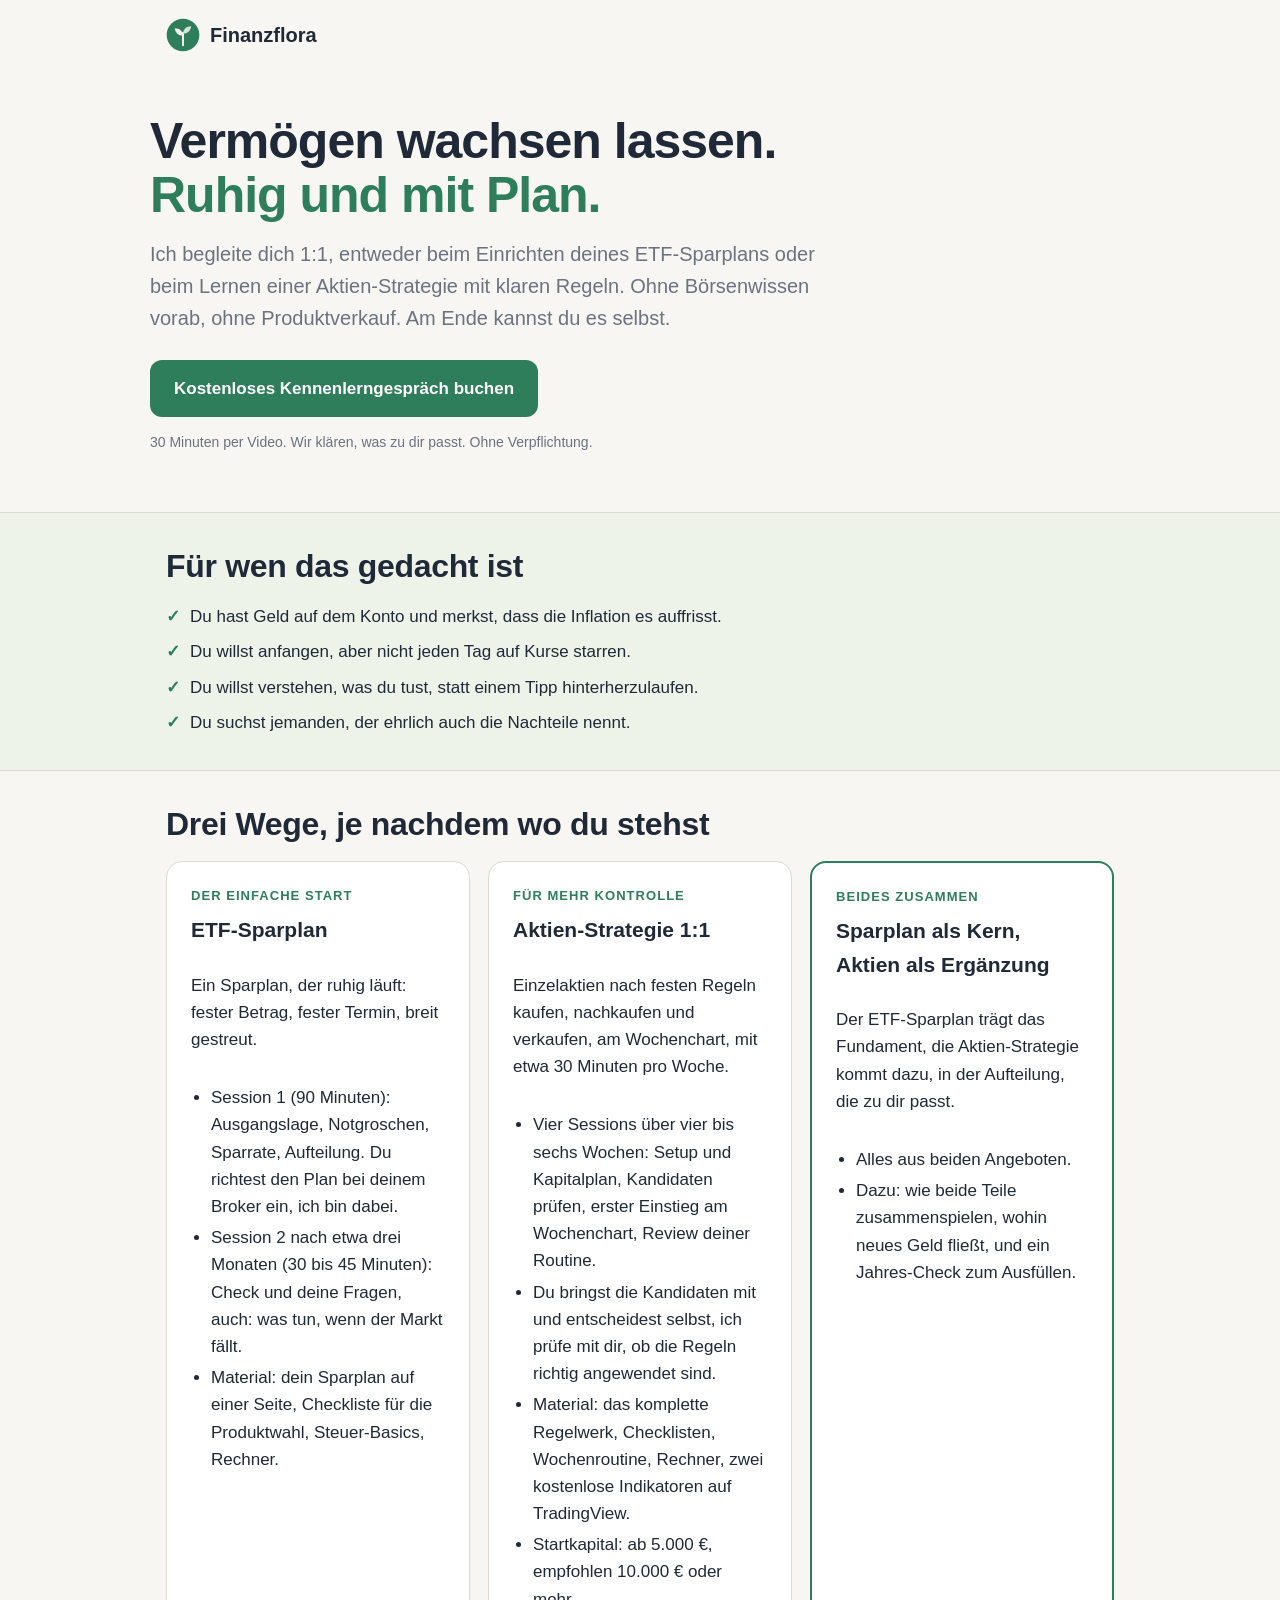
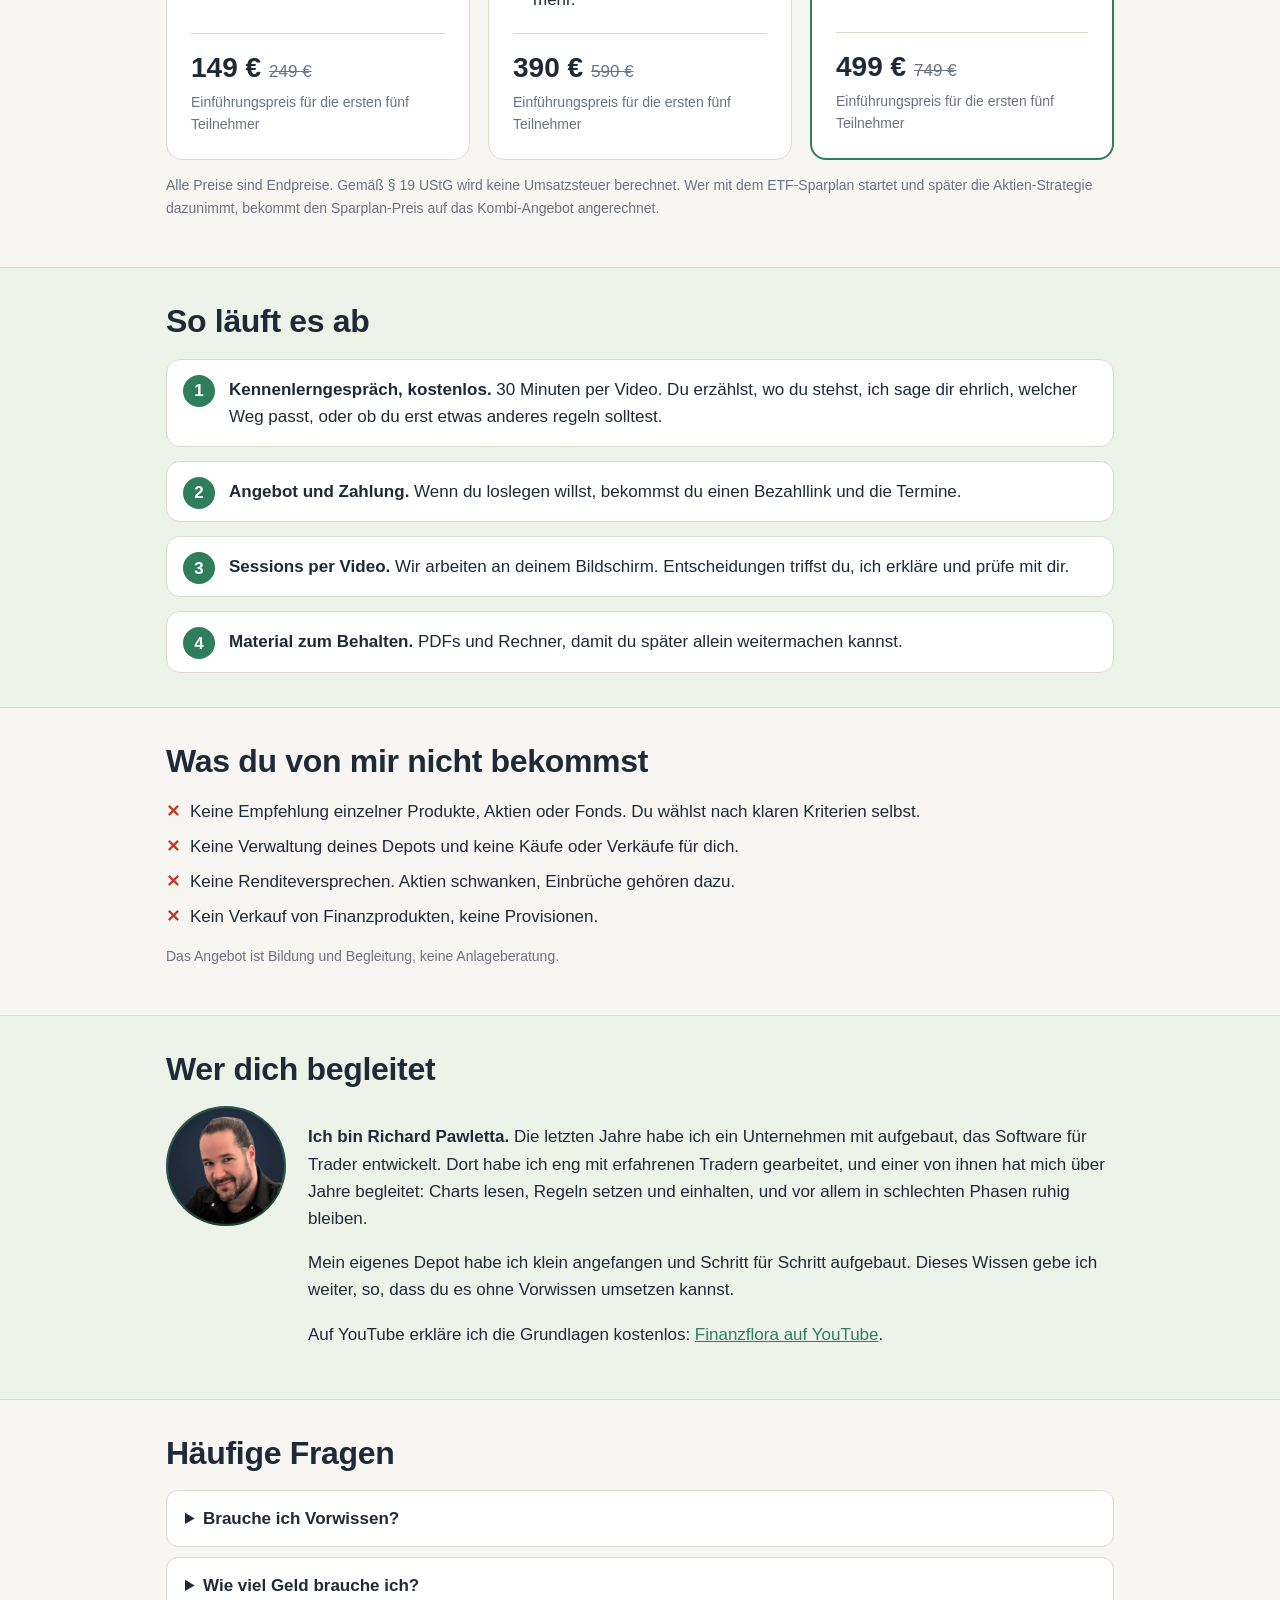
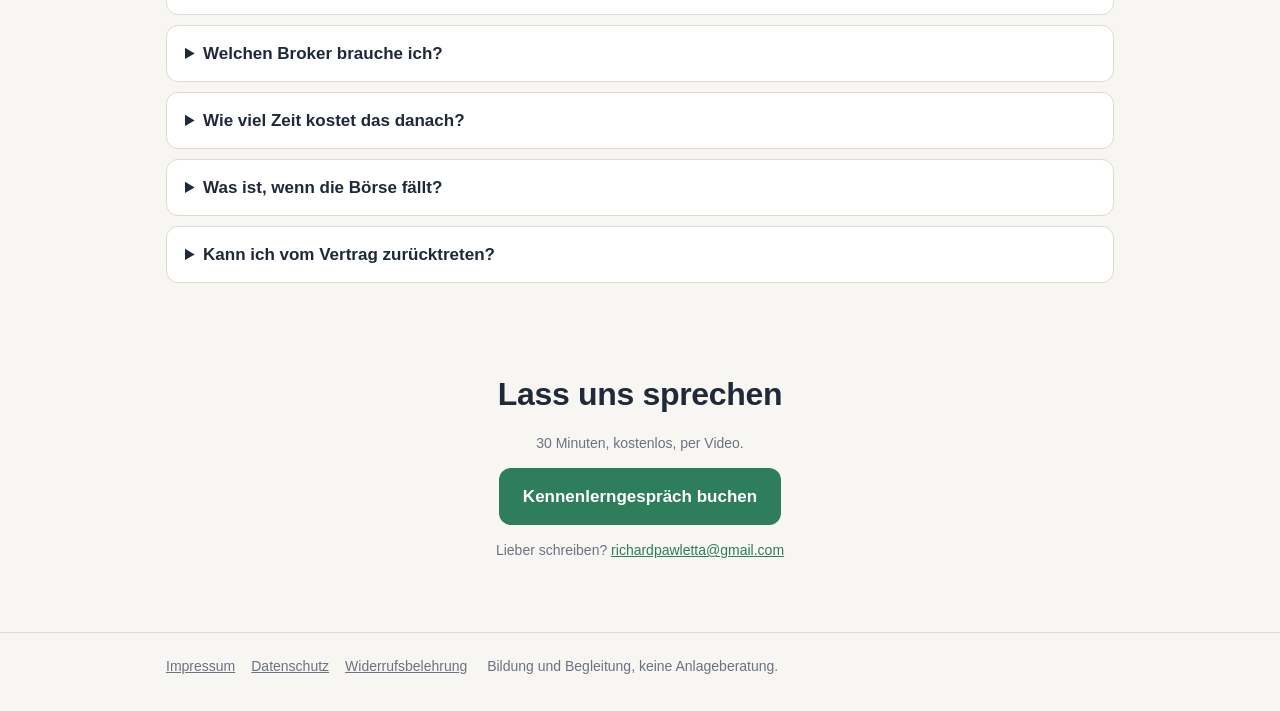
==== index.html @ e115aa3b "feat(website): publish Finanzflora offer page Richard needs a link he can send to the occasional int" ====
<!doctype html>
<html lang="de">
<head>
<meta charset="utf-8">
<meta name="viewport" content="width=device-width, initial-scale=1">
<title>Finanzflora: ETF-Sparplan und Aktien-Strategie 1:1</title>
<meta name="description" content="Richard Pawletta begleitet dich 1:1: ETF-Sparplan einrichten oder eine Aktien-Strategie mit klaren Regeln lernen. Du entscheidest selbst, ohne Produktverkauf.">
<meta name="robots" content="noindex, nofollow">
<link rel="icon" href="logo-zeichen.png">
<link rel="stylesheet" href="style.css">
</head>
<body>

<header class="top"><div class="wrap">
  <a class="marke" href="./"><svg viewBox="0 0 100 100" aria-hidden="true"><circle cx="50" cy="50" r="48" fill="#2E7D5B"/><path d="M50 80 C 50 64, 50 54, 50 44" stroke="#F7F6F2" stroke-width="6" stroke-linecap="round" fill="none"/><path d="M50 52 C 36 52, 27 43, 26 30 C 40 30, 49 38, 50 52 Z" fill="#F7F6F2"/><path d="M50 46 C 63 46, 73 37, 74 24 C 60 24, 51 32, 50 46 Z" fill="#CFE6D8"/></svg>Finanzflora</a>
</div></header>

<main>
<div class="wrap hero">
  <h1>Vermögen wachsen lassen.<br><em>Ruhig und mit Plan.</em></h1>
  <p class="lead">Ich begleite dich 1:1, entweder beim Einrichten deines ETF-Sparplans oder beim Lernen einer Aktien-Strategie mit klaren Regeln. Ohne Börsenwissen vorab, ohne Produktverkauf. Am Ende kannst du es selbst.</p>
  <a class="knopf" href="https://calendly.com/richard-pawletta-gruendungswerft/30min">Kostenloses Kennenlerngespräch buchen</a>
  <p class="klein">30 Minuten per Video. Wir klären, was zu dir passt. Ohne Verpflichtung.</p>
</div>

<section class="band"><div class="wrap">
  <h2>Für wen das gedacht ist</h2>
  <ul class="nicht ja">
    <li>Du hast Geld auf dem Konto und merkst, dass die Inflation es auffrisst.</li>
    <li>Du willst anfangen, aber nicht jeden Tag auf Kurse starren.</li>
    <li>Du willst verstehen, was du tust, statt einem Tipp hinterherzulaufen.</li>
    <li>Du suchst jemanden, der ehrlich auch die Nachteile nennt.</li>
  </ul>
</div></section>

<section><div class="wrap">
  <h2>Drei Wege, je nachdem wo du stehst</h2>
  <div class="raster">
    <div class="karte">
      <span class="art">Der einfache Start</span>
      <h3>ETF-Sparplan</h3>
      <p>Ein Sparplan, der ruhig läuft: fester Betrag, fester Termin, breit gestreut.</p>
      <ul>
        <li>Session 1 (90 Minuten): Ausgangslage, Notgroschen, Sparrate, Aufteilung. Du richtest den Plan bei deinem Broker ein, ich bin dabei.</li>
        <li>Session 2 nach etwa drei Monaten (30 bis 45 Minuten): Check und deine Fragen, auch: was tun, wenn der Markt fällt.</li>
        <li>Material: dein Sparplan auf einer Seite, Checkliste für die Produktwahl, Steuer-Basics, Rechner.</li>
      </ul>
      <div class="preis"><b>149&nbsp;€</b><s>249&nbsp;€</s><span class="hinweis">Einführungspreis für die ersten fünf Teilnehmer</span></div>
    </div>
    <div class="karte">
      <span class="art">Für mehr Kontrolle</span>
      <h3>Aktien-Strategie 1:1</h3>
      <p>Einzelaktien nach festen Regeln kaufen, nachkaufen und verkaufen, am Wochenchart, mit etwa 30 Minuten pro Woche.</p>
      <ul>
        <li>Vier Sessions über vier bis sechs Wochen: Setup und Kapitalplan, Kandidaten prüfen, erster Einstieg am Wochenchart, Review deiner Routine.</li>
        <li>Du bringst die Kandidaten mit und entscheidest selbst, ich prüfe mit dir, ob die Regeln richtig angewendet sind.</li>
        <li>Material: das komplette Regelwerk, Checklisten, Wochenroutine, Rechner, zwei kostenlose Indikatoren auf TradingView.</li>
        <li>Startkapital: ab 5.000&nbsp;€, empfohlen 10.000&nbsp;€ oder mehr.</li>
      </ul>
      <div class="preis"><b>390&nbsp;€</b><s>590&nbsp;€</s><span class="hinweis">Einführungspreis für die ersten fünf Teilnehmer</span></div>
    </div>
    <div class="karte hervor">
      <span class="art">Beides zusammen</span>
      <h3>Sparplan als Kern, Aktien als Ergänzung</h3>
      <p>Der ETF-Sparplan trägt das Fundament, die Aktien-Strategie kommt dazu, in der Aufteilung, die zu dir passt.</p>
      <ul>
        <li>Alles aus beiden Angeboten.</li>
        <li>Dazu: wie beide Teile zusammenspielen, wohin neues Geld fließt, und ein Jahres-Check zum Ausfüllen.</li>
      </ul>
      <div class="preis"><b>499&nbsp;€</b><s>749&nbsp;€</s><span class="hinweis">Einführungspreis für die ersten fünf Teilnehmer</span></div>
    </div>
  </div>
  <p class="klein" style="margin-top:14px">Alle Preise sind Endpreise. Gemäß § 19 UStG wird keine Umsatzsteuer berechnet. Wer mit dem ETF-Sparplan startet und später die Aktien-Strategie dazunimmt, bekommt den Sparplan-Preis auf das Kombi-Angebot angerechnet.</p>
</div></section>

<section class="band"><div class="wrap">
  <h2>So läuft es ab</h2>
  <ol class="schritte">
    <li><b>Kennenlerngespräch, kostenlos.</b> 30 Minuten per Video. Du erzählst, wo du stehst, ich sage dir ehrlich, welcher Weg passt, oder ob du erst etwas anderes regeln solltest.</li>
    <li><b>Angebot und Zahlung.</b> Wenn du loslegen willst, bekommst du einen Bezahllink und die Termine.</li>
    <li><b>Sessions per Video.</b> Wir arbeiten an deinem Bildschirm. Entscheidungen triffst du, ich erkläre und prüfe mit dir.</li>
    <li><b>Material zum Behalten.</b> PDFs und Rechner, damit du später allein weitermachen kannst.</li>
  </ol>
</div></section>

<section><div class="wrap">
  <h2>Was du von mir nicht bekommst</h2>
  <ul class="nicht">
    <li>Keine Empfehlung einzelner Produkte, Aktien oder Fonds. Du wählst nach klaren Kriterien selbst.</li>
    <li>Keine Verwaltung deines Depots und keine Käufe oder Verkäufe für dich.</li>
    <li>Keine Renditeversprechen. Aktien schwanken, Einbrüche gehören dazu.</li>
    <li>Kein Verkauf von Finanzprodukten, keine Provisionen.</li>
  </ul>
  <p class="klein">Das Angebot ist Bildung und Begleitung, keine Anlageberatung.</p>
</div></section>

<section class="band"><div class="wrap">
  <h2>Wer dich begleitet</h2>
  <div class="ueber">
    <img src="richard.jpg" alt="Richard Pawletta">
    <div>
      <p><b>Ich bin Richard Pawletta.</b> Die letzten Jahre habe ich ein Unternehmen mit aufgebaut, das Software für Trader entwickelt. Dort habe ich eng mit erfahrenen Tradern gearbeitet, und einer von ihnen hat mich über Jahre begleitet: Charts lesen, Regeln setzen und einhalten, und vor allem in schlechten Phasen ruhig bleiben.</p>
      <p>Mein eigenes Depot habe ich klein angefangen und Schritt für Schritt aufgebaut. Dieses Wissen gebe ich weiter, so, dass du es ohne Vorwissen umsetzen kannst.</p>
      <p>Auf YouTube erkläre ich die Grundlagen kostenlos: <a href="https://www.youtube.com/@finanzflora">Finanzflora auf YouTube</a>.</p>
    </div>
  </div>
</div></section>

<section><div class="wrap">
  <h2>Häufige Fragen</h2>
  <details><summary>Brauche ich Vorwissen?</summary><p>Nein. Alles, was du brauchst, erkläre ich dir. Hilfreich ist, vorher ein, zwei Videos auf dem YouTube-Kanal zu schauen.</p></details>
  <details><summary>Wie viel Geld brauche ich?</summary><p>Für den ETF-Sparplan reicht jede Sparrate, die du dauerhaft stemmen kannst. Vorher steht ein Notgroschen von drei bis sechs Monatsausgaben. Für die Aktien-Strategie solltest du mindestens 5.000&nbsp;€ haben, besser 10.000&nbsp;€ oder mehr, die du viele Jahre nicht brauchst.</p></details>
  <details><summary>Welchen Broker brauche ich?</summary><p>Einen, bei dem du ein Depot hast oder eröffnest. Ich nenne keine bestimmten Anbieter, wir gehen die Kriterien gemeinsam durch, und du entscheidest.</p></details>
  <details><summary>Wie viel Zeit kostet das danach?</summary><p>Ein Sparplan läuft von allein, einmal im Jahr ein kurzer Check. Die Aktien-Strategie braucht etwa 30 Minuten pro Woche nach Wochenschluss.</p></details>
  <details><summary>Was ist, wenn die Börse fällt?</summary><p>Das gehört dazu, und genau dafür ist ein Plan da. Wie du dich in einem Einbruch verhältst, ist Teil beider Angebote.</p></details>
  <details><summary>Kann ich vom Vertrag zurücktreten?</summary><p>Ja, du hast ein gesetzliches Widerrufsrecht von 14 Tagen. Details findest du in der <a href="widerruf.html">Widerrufsbelehrung</a>.</p></details>
</div></section>

<div class="wrap abschluss">
  <h2>Lass uns sprechen</h2>
  <p class="klein">30 Minuten, kostenlos, per Video.</p>
  <a class="knopf" href="https://calendly.com/richard-pawletta-gruendungswerft/30min">Kennenlerngespräch buchen</a>
  <p class="klein" style="margin-top:14px">Lieber schreiben? <a href="mailto:richardpawletta@gmail.com">richardpawletta@gmail.com</a></p>
</div>
</main>

<footer><div class="wrap">
  <a href="impressum.html">Impressum</a><a href="datenschutz.html">Datenschutz</a><a href="widerruf.html">Widerrufsbelehrung</a>
  <span>Bildung und Begleitung, keine Anlageberatung.</span>
</div></footer>
</body>
</html>
---- style.css ----
/* Finanzflora: Angebotsseite. Farben wie Kanal und Handouts (youtube/kanalkonzept.md §7), Systemschrift, keine
   externen Schriften oder Skripte (nichts wird von fremden Servern geladen, siehe datenschutz.html). */
:root {
  --gruen: #2E7D5B; --gruen-2: #3E8E68; --gruen-hell: #BBD8C4; --wiese: #EEF3EA;
  --creme: #F7F6F2; --text: #1F2937; --grau: #6B7280; --linie: #DEDAD0; --dunkel: #14321F;
  --karte: #FFFFFF; --rot: #C0392B;
}
@media (prefers-color-scheme: dark) {
  :root:not([data-theme="light"]) {
    --creme: #111A15; --text: #E7ECE8; --grau: #A3ADA7; --linie: #2B3A31; --karte: #18241D; --wiese: #16231B;
    --gruen-hell: #2E5A43; --dunkel: #0B1510;
  }
}
* { box-sizing: border-box; }
html { -webkit-text-size-adjust: 100%; }
body { margin: 0; background: var(--creme); color: var(--text); font: 17px/1.6 -apple-system, BlinkMacSystemFont, "Segoe UI", "Helvetica Neue", Arial, sans-serif; }
a { color: var(--gruen); }
.wrap { max-width: 980px; margin: 0 auto; padding: 0 16px; }
header.top { padding: 18px 0; }
.marke { display: inline-flex; align-items: center; gap: 10px; font-weight: 800; font-size: 20px; color: var(--text); text-decoration: none; }
.marke svg { width: 34px; height: 34px; }
.hero { padding: 36px 0 44px; }
.hero h1 { font-size: clamp(30px, 6vw, 50px); line-height: 1.08; letter-spacing: -0.02em; margin: 0 0 16px; }
.hero h1 em { font-style: normal; color: var(--gruen); }
.hero p.lead { font-size: clamp(17px, 2.4vw, 20px); color: var(--grau); max-width: 680px; margin: 0 0 26px; }
.knopf { display: inline-block; background: var(--gruen); color: #fff; text-decoration: none; font-weight: 700; padding: 15px 24px; border-radius: 12px; }
.knopf:hover { background: var(--gruen-2); }
.knopf.zwei { background: transparent; color: var(--gruen); border: 2px solid var(--gruen); }
.klein { font-size: 14px; color: var(--grau); }
section { padding: 34px 0; }
h2 { font-size: clamp(24px, 4vw, 32px); line-height: 1.2; letter-spacing: -0.01em; margin: 0 0 18px; }
h3 { font-size: 21px; margin: 0 0 8px; }
.raster { display: grid; grid-template-columns: repeat(auto-fit, minmax(270px, 1fr)); gap: 18px; }
.karte { background: var(--karte); border: 1px solid var(--linie); border-radius: 16px; padding: 24px; display: flex; flex-direction: column; }
.karte.hervor { border: 2px solid var(--gruen); }
.karte .art { font-size: 13px; font-weight: 700; letter-spacing: 0.08em; text-transform: uppercase; color: var(--gruen); margin-bottom: 6px; }
.karte ul { padding-left: 20px; margin: 10px 0 16px; }
.karte li { margin: 4px 0; }
.preis { margin-top: auto; padding-top: 12px; border-top: 1px solid var(--linie); }
.preis b { font-size: 28px; }
.preis s { color: var(--grau); margin-left: 8px; }
.preis .hinweis { display: block; font-size: 14px; color: var(--grau); }
.schritte { counter-reset: s; list-style: none; padding: 0; margin: 0; display: grid; gap: 14px; }
.schritte li { counter-increment: s; background: var(--karte); border: 1px solid var(--linie); border-radius: 14px; padding: 16px 18px 16px 62px; position: relative; }
.schritte li::before { content: counter(s); position: absolute; left: 16px; top: 15px; width: 32px; height: 32px; border-radius: 50%; background: var(--gruen); color: #fff; font-weight: 800; display: flex; align-items: center; justify-content: center; }
.band { background: var(--wiese); border-top: 1px solid var(--linie); border-bottom: 1px solid var(--linie); }
.nicht { list-style: none; padding: 0; margin: 0; display: grid; gap: 8px; }
.nicht li::before { content: "✕"; color: var(--rot); font-weight: 800; margin-right: 10px; }
.ja li::before { content: "✓"; color: var(--gruen); }
details { background: var(--karte); border: 1px solid var(--linie); border-radius: 12px; padding: 14px 18px; margin: 0 0 10px; }
summary { font-weight: 700; cursor: pointer; }
details p { margin: 10px 0 0; }
.ueber { display: grid; grid-template-columns: 120px 1fr; gap: 22px; align-items: start; }
.ueber img { width: 120px; height: 120px; border-radius: 50%; object-fit: cover; background: var(--gruen-hell); }
@media (max-width: 560px) { .ueber { grid-template-columns: 1fr; } }
.abschluss { text-align: center; padding: 48px 0 56px; }
footer { border-top: 1px solid var(--linie); padding: 22px 0 34px; font-size: 14px; color: var(--grau); }
footer a { color: var(--grau); margin-right: 16px; }
.recht h1 { font-size: 32px; margin: 10px 0 18px; }
.recht h2 { font-size: 21px; margin: 28px 0 8px; }
.recht p, .recht li { max-width: 760px; }
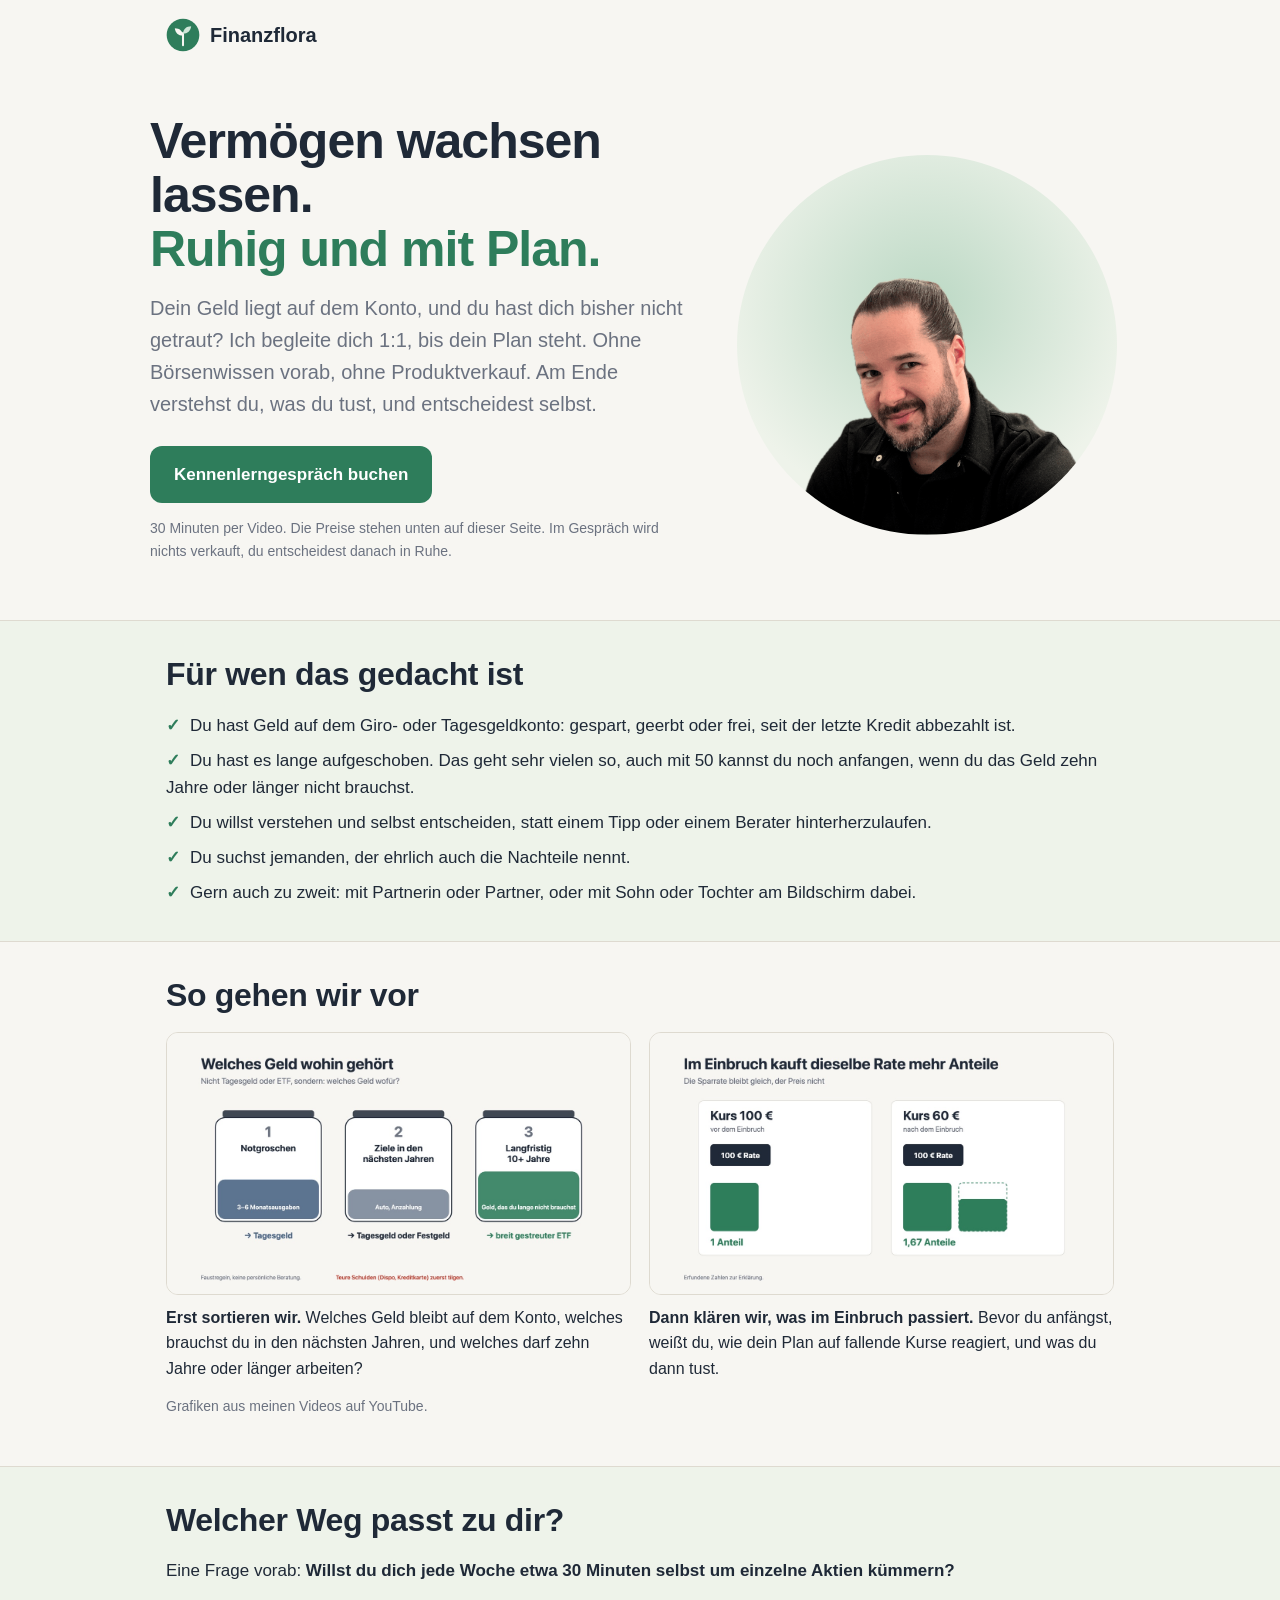
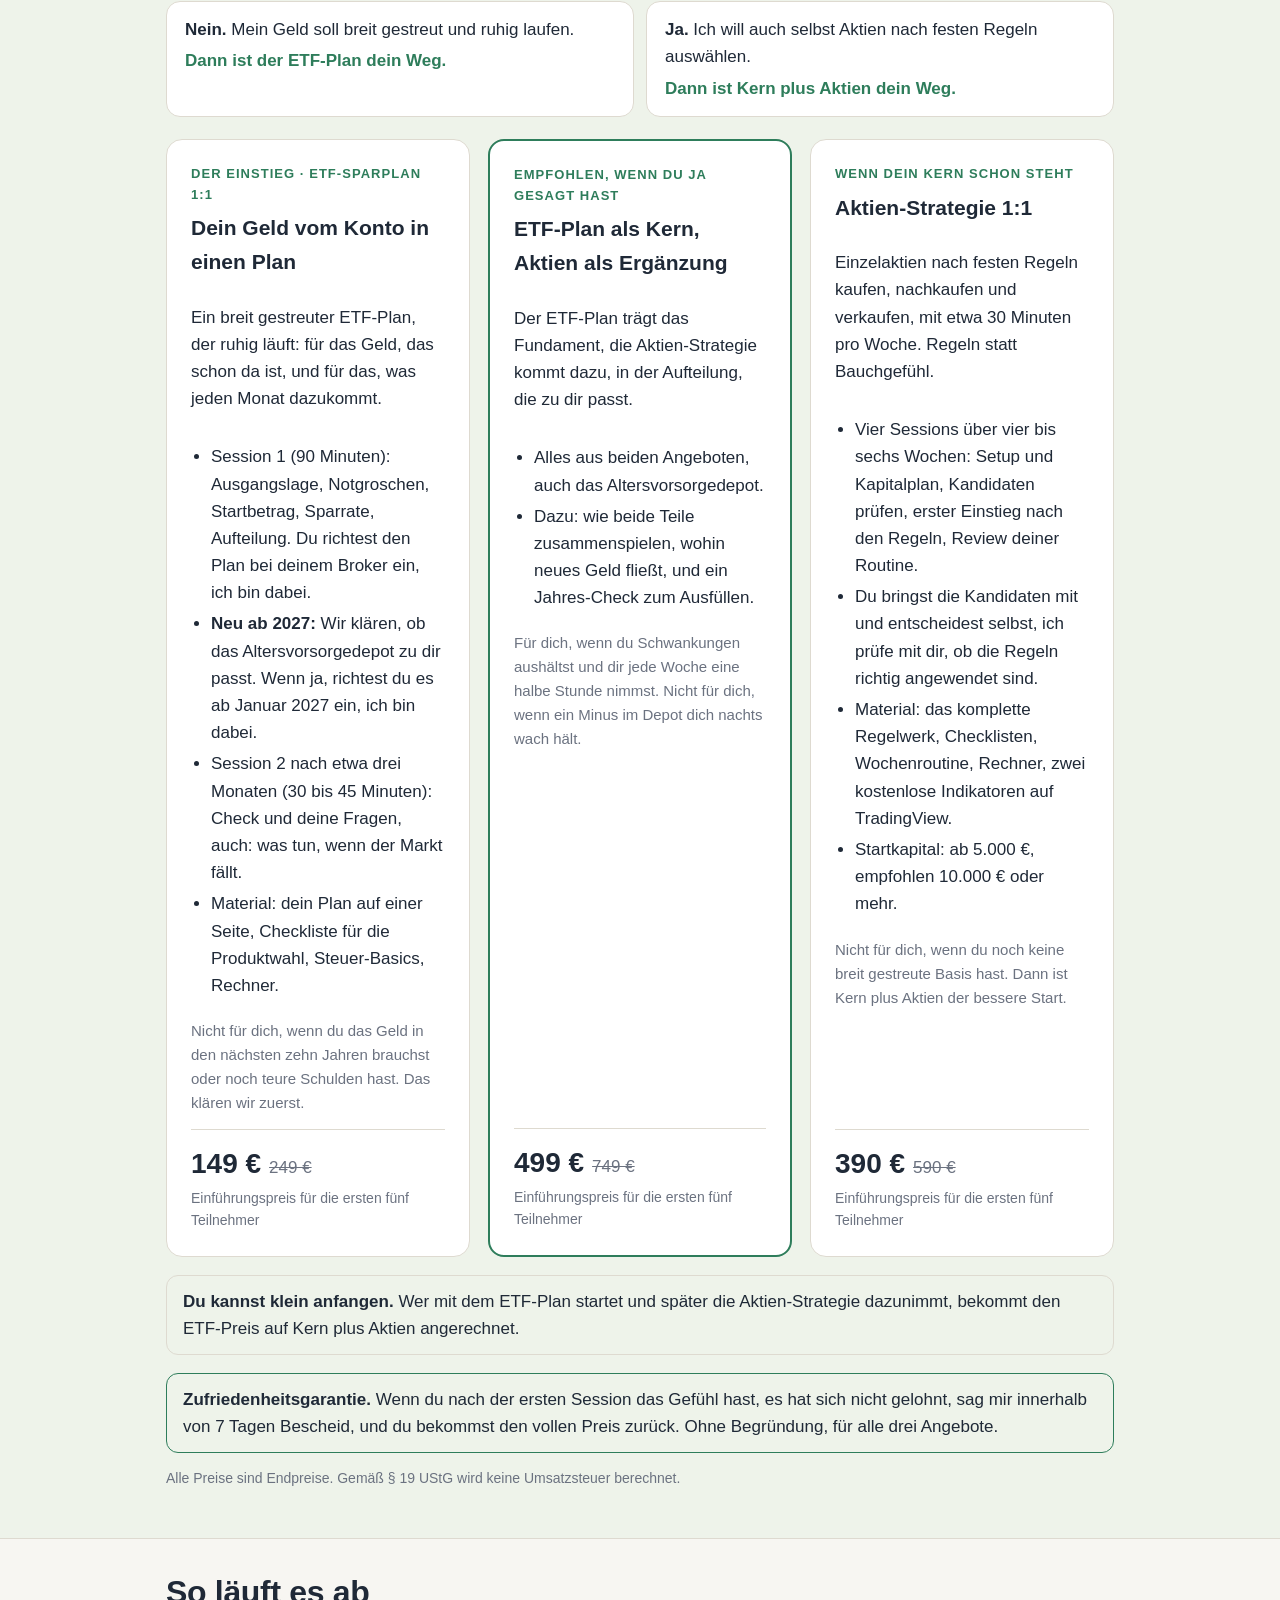
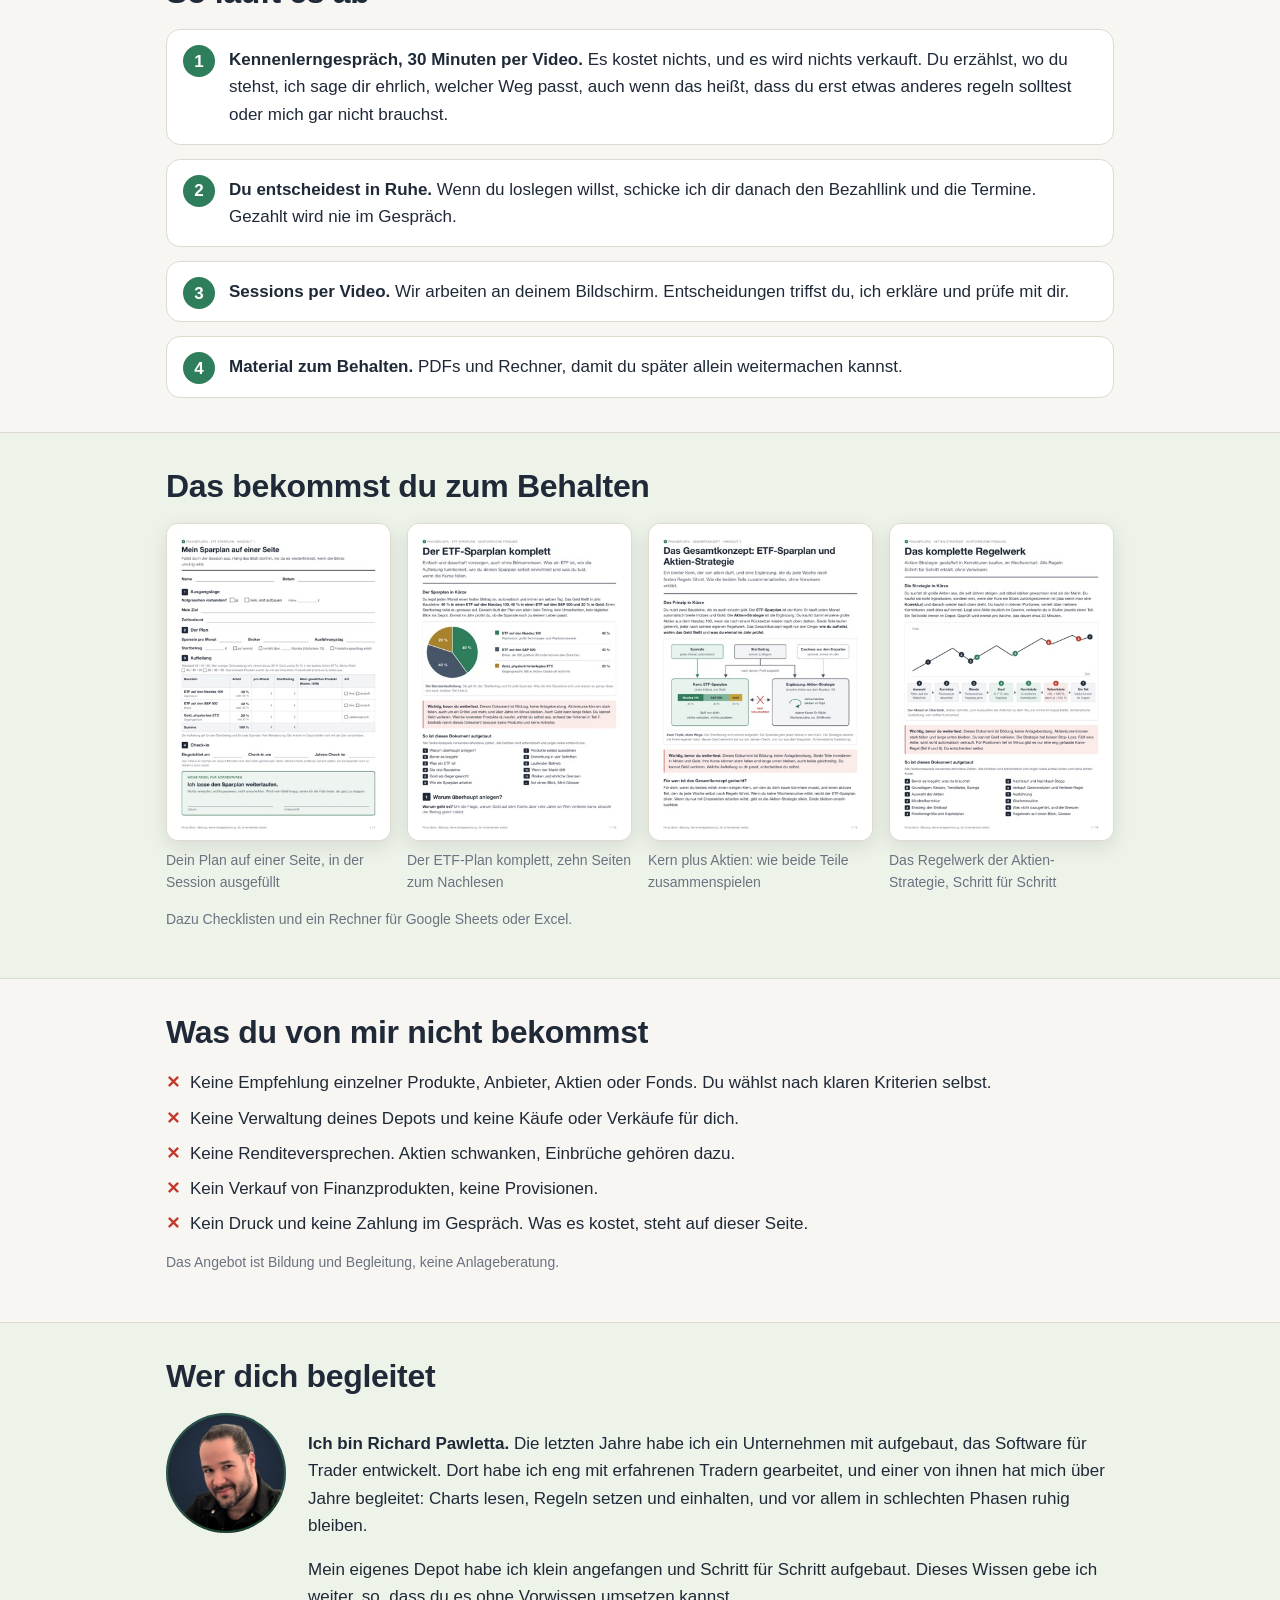
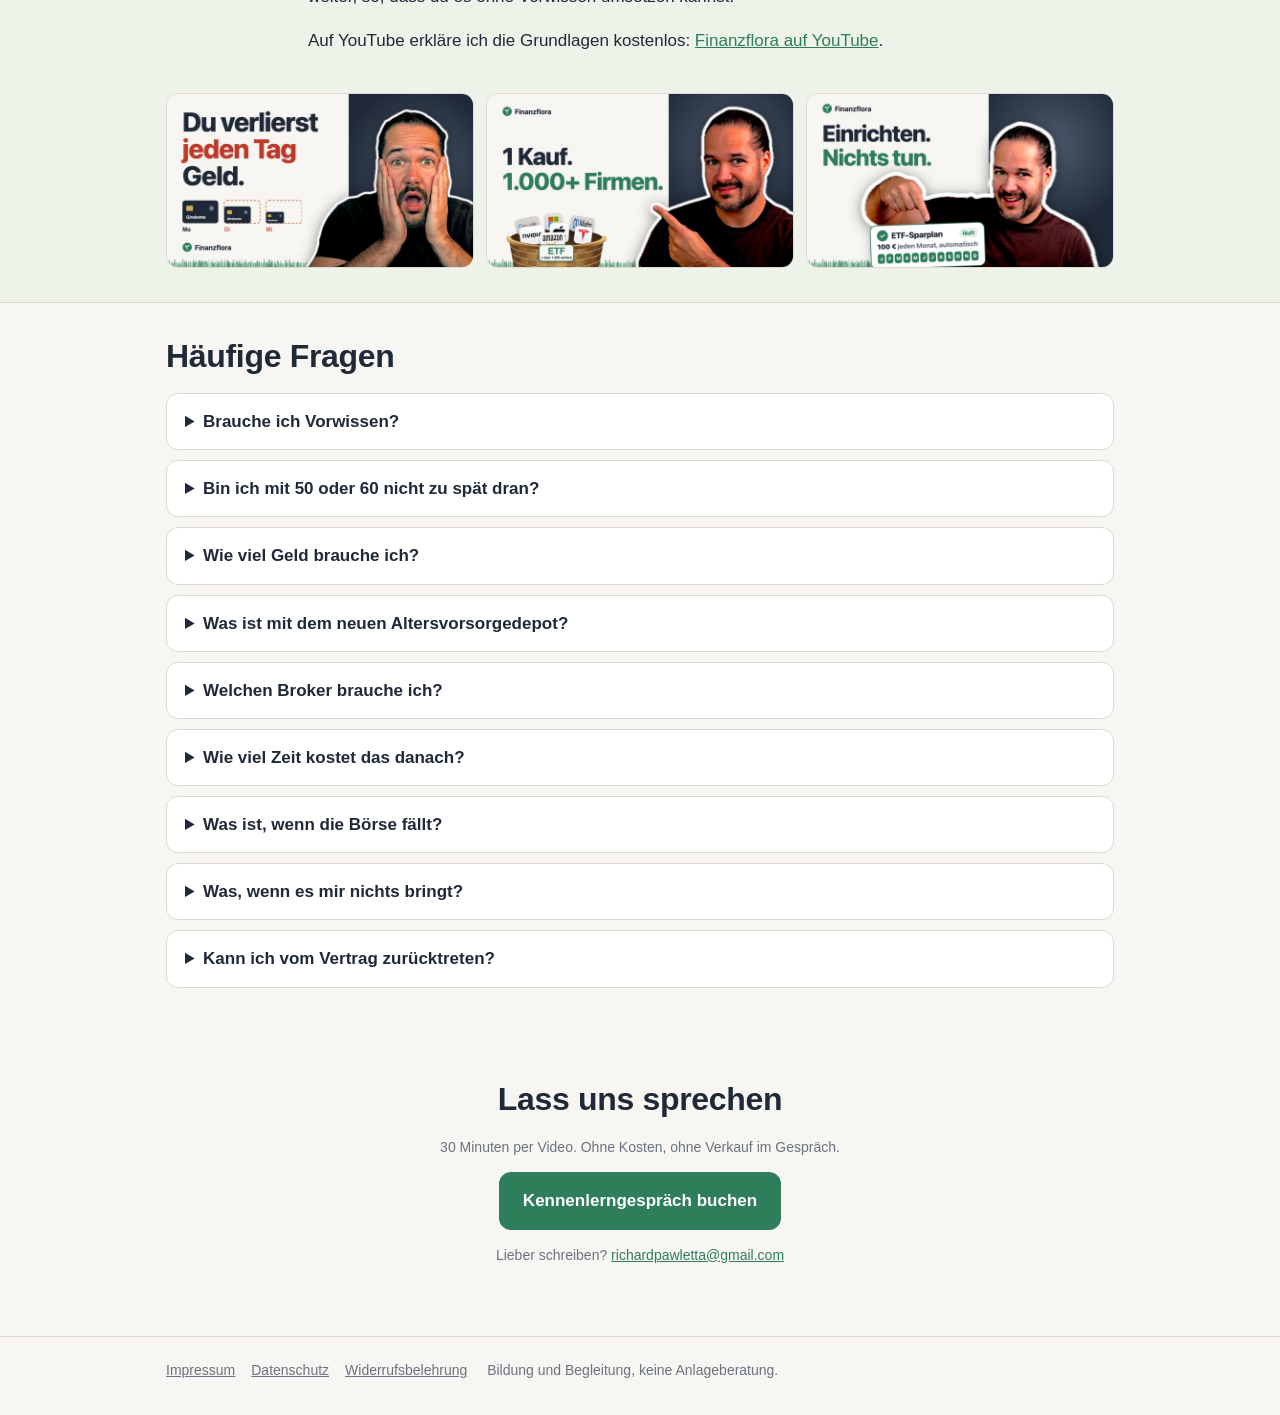
==== commit fc813896: "feat(website): target 40-60 late starters, add guarantee and images The market research showed the c" ====
--- a/index.html
+++ b/index.html
@@ -3,8 +3,8 @@
 <head>
 <meta charset="utf-8">
 <meta name="viewport" content="width=device-width, initial-scale=1">
-<title>Finanzflora: ETF-Sparplan und Aktien-Strategie 1:1</title>
-<meta name="description" content="Richard Pawletta begleitet dich 1:1: ETF-Sparplan einrichten oder eine Aktien-Strategie mit klaren Regeln lernen. Du entscheidest selbst, ohne Produktverkauf.">
+<title>Finanzflora: ETF-Plan und Aktien-Strategie 1:1</title>
+<meta name="description" content="Richard Pawletta begleitet dich 1:1: dein Geld vom Konto in einen ETF-Plan bringen, auf Wunsch mit Altersvorsorgedepot, oder eine Aktien-Strategie mit klaren Regeln lernen. Fester Preis, keine Produkte, keine Provision.">
 <meta name="robots" content="noindex, nofollow">
 <link rel="icon" href="logo-zeichen.png">
 <link rel="stylesheet" href="style.css">
@@ -16,80 +16,117 @@
 </div></header>
 
 <main>
-<div class="wrap hero">
+<div class="wrap hero"><div class="hero-raster"><div>
   <h1>Vermögen wachsen lassen.<br><em>Ruhig und mit Plan.</em></h1>
-  <p class="lead">Ich begleite dich 1:1, entweder beim Einrichten deines ETF-Sparplans oder beim Lernen einer Aktien-Strategie mit klaren Regeln. Ohne Börsenwissen vorab, ohne Produktverkauf. Am Ende kannst du es selbst.</p>
-  <a class="knopf" href="https://calendly.com/richard-pawletta-gruendungswerft/30min">Kostenloses Kennenlerngespräch buchen</a>
-  <p class="klein">30 Minuten per Video. Wir klären, was zu dir passt. Ohne Verpflichtung.</p>
-</div>
+  <p class="lead">Dein Geld liegt auf dem Konto, und du hast dich bisher nicht getraut? Ich begleite dich 1:1, bis dein Plan steht. Ohne Börsenwissen vorab, ohne Produktverkauf. Am Ende verstehst du, was du tust, und entscheidest selbst.</p>
+  <a class="knopf" href="https://calendly.com/richard-pawletta-gruendungswerft/30min">Kennenlerngespräch buchen</a>
+  <p class="klein">30 Minuten per Video. Die Preise stehen unten auf dieser Seite. Im Gespräch wird nichts verkauft, du entscheidest danach in Ruhe.</p>
+  </div>
+  <!-- Platz für das Vorstellungsvideo (16:9); bis dahin das Porträt -->
+  <div class="hero-bild"><img src="bilder/richard-portrait.png" alt="Richard Pawletta" width="640" height="640"></div>
+</div></div>
 
 <section class="band"><div class="wrap">
   <h2>Für wen das gedacht ist</h2>
   <ul class="nicht ja">
-    <li>Du hast Geld auf dem Konto und merkst, dass die Inflation es auffrisst.</li>
-    <li>Du willst anfangen, aber nicht jeden Tag auf Kurse starren.</li>
-    <li>Du willst verstehen, was du tust, statt einem Tipp hinterherzulaufen.</li>
+    <li>Du hast Geld auf dem Giro- oder Tagesgeldkonto: gespart, geerbt oder frei, seit der letzte Kredit abbezahlt ist.</li>
+    <li>Du hast es lange aufgeschoben. Das geht sehr vielen so, auch mit 50 kannst du noch anfangen, wenn du das Geld zehn Jahre oder länger nicht brauchst.</li>
+    <li>Du willst verstehen und selbst entscheiden, statt einem Tipp oder einem Berater hinterherzulaufen.</li>
     <li>Du suchst jemanden, der ehrlich auch die Nachteile nennt.</li>
+    <li>Gern auch zu zweit: mit Partnerin oder Partner, oder mit Sohn oder Tochter am Bildschirm dabei.</li>
   </ul>
 </div></section>
 
 <section><div class="wrap">
-  <h2>Drei Wege, je nachdem wo du stehst</h2>
+  <h2>So gehen wir vor</h2>
+  <div class="bilder">
+    <figure><img src="bilder/drei-toepfe.jpg" alt="Grafik: drei Töpfe für Notgroschen, Ziele in den nächsten Jahren und langfristiges Geld" loading="lazy" width="1200" height="675"><figcaption><b>Erst sortieren wir.</b> Welches Geld bleibt auf dem Konto, welches brauchst du in den nächsten Jahren, und welches darf zehn Jahre oder länger arbeiten?</figcaption></figure>
+    <figure><img src="bilder/sparplan-im-crash.jpg" alt="Grafik: Im Einbruch kauft dieselbe Rate mehr Anteile" loading="lazy" width="1200" height="675"><figcaption><b>Dann klären wir, was im Einbruch passiert.</b> Bevor du anfängst, weißt du, wie dein Plan auf fallende Kurse reagiert, und was du dann tust.</figcaption></figure>
+  </div>
+  <p class="klein">Grafiken aus meinen Videos auf YouTube.</p>
+</div></section>
+
+<section class="band"><div class="wrap">
+  <h2>Welcher Weg passt zu dir?</h2>
+  <p>Eine Frage vorab: <b>Willst du dich jede Woche etwa 30 Minuten selbst um einzelne Aktien kümmern?</b></p>
+  <div class="wahl">
+    <a href="#etf"><b>Nein.</b> Mein Geld soll breit gestreut und ruhig laufen.<span>Dann ist der ETF-Plan dein Weg.</span></a>
+    <a href="#kombi"><b>Ja.</b> Ich will auch selbst Aktien nach festen Regeln auswählen.<span>Dann ist Kern plus Aktien dein Weg.</span></a>
+  </div>
+
   <div class="raster">
-    <div class="karte">
-      <span class="art">Der einfache Start</span>
-      <h3>ETF-Sparplan</h3>
-      <p>Ein Sparplan, der ruhig läuft: fester Betrag, fester Termin, breit gestreut.</p>
+    <div class="karte" id="etf">
+      <span class="art">Der Einstieg · ETF-Sparplan 1:1</span>
+      <h3>Dein Geld vom Konto in einen Plan</h3>
+      <p>Ein breit gestreuter ETF-Plan, der ruhig läuft: für das Geld, das schon da ist, und für das, was jeden Monat dazukommt.</p>
       <ul>
-        <li>Session 1 (90 Minuten): Ausgangslage, Notgroschen, Sparrate, Aufteilung. Du richtest den Plan bei deinem Broker ein, ich bin dabei.</li>
+        <li>Session 1 (90 Minuten): Ausgangslage, Notgroschen, Startbetrag, Sparrate, Aufteilung. Du richtest den Plan bei deinem Broker ein, ich bin dabei.</li>
+        <li><b>Neu ab 2027:</b> Wir klären, ob das Altersvorsorgedepot zu dir passt. Wenn ja, richtest du es ab Januar 2027 ein, ich bin dabei.</li>
         <li>Session 2 nach etwa drei Monaten (30 bis 45 Minuten): Check und deine Fragen, auch: was tun, wenn der Markt fällt.</li>
-        <li>Material: dein Sparplan auf einer Seite, Checkliste für die Produktwahl, Steuer-Basics, Rechner.</li>
+        <li>Material: dein Plan auf einer Seite, Checkliste für die Produktwahl, Steuer-Basics, Rechner.</li>
       </ul>
+      <p class="grenze">Nicht für dich, wenn du das Geld in den nächsten zehn Jahren brauchst oder noch teure Schulden hast. Das klären wir zuerst.</p>
       <div class="preis"><b>149&nbsp;€</b><s>249&nbsp;€</s><span class="hinweis">Einführungspreis für die ersten fünf Teilnehmer</span></div>
     </div>
-    <div class="karte">
-      <span class="art">Für mehr Kontrolle</span>
+    <div class="karte hervor" id="kombi">
+      <span class="art">Empfohlen, wenn du Ja gesagt hast</span>
+      <h3>ETF-Plan als Kern, Aktien als Ergänzung</h3>
+      <p>Der ETF-Plan trägt das Fundament, die Aktien-Strategie kommt dazu, in der Aufteilung, die zu dir passt.</p>
+      <ul>
+        <li>Alles aus beiden Angeboten, auch das Altersvorsorgedepot.</li>
+        <li>Dazu: wie beide Teile zusammenspielen, wohin neues Geld fließt, und ein Jahres-Check zum Ausfüllen.</li>
+      </ul>
+      <p class="grenze">Für dich, wenn du Schwankungen aushältst und dir jede Woche eine halbe Stunde nimmst. Nicht für dich, wenn ein Minus im Depot dich nachts wach hält.</p>
+      <div class="preis"><b>499&nbsp;€</b><s>749&nbsp;€</s><span class="hinweis">Einführungspreis für die ersten fünf Teilnehmer</span></div>
+    </div>
+    <div class="karte" id="aktien">
+      <span class="art">Wenn dein Kern schon steht</span>
       <h3>Aktien-Strategie 1:1</h3>
-      <p>Einzelaktien nach festen Regeln kaufen, nachkaufen und verkaufen, am Wochenchart, mit etwa 30 Minuten pro Woche.</p>
+      <p>Einzelaktien nach festen Regeln kaufen, nachkaufen und verkaufen, mit etwa 30 Minuten pro Woche. Regeln statt Bauchgefühl.</p>
       <ul>
-        <li>Vier Sessions über vier bis sechs Wochen: Setup und Kapitalplan, Kandidaten prüfen, erster Einstieg am Wochenchart, Review deiner Routine.</li>
+        <li>Vier Sessions über vier bis sechs Wochen: Setup und Kapitalplan, Kandidaten prüfen, erster Einstieg nach den Regeln, Review deiner Routine.</li>
         <li>Du bringst die Kandidaten mit und entscheidest selbst, ich prüfe mit dir, ob die Regeln richtig angewendet sind.</li>
         <li>Material: das komplette Regelwerk, Checklisten, Wochenroutine, Rechner, zwei kostenlose Indikatoren auf TradingView.</li>
         <li>Startkapital: ab 5.000&nbsp;€, empfohlen 10.000&nbsp;€ oder mehr.</li>
       </ul>
+      <p class="grenze">Nicht für dich, wenn du noch keine breit gestreute Basis hast. Dann ist Kern plus Aktien der bessere Start.</p>
       <div class="preis"><b>390&nbsp;€</b><s>590&nbsp;€</s><span class="hinweis">Einführungspreis für die ersten fünf Teilnehmer</span></div>
     </div>
-    <div class="karte hervor">
-      <span class="art">Beides zusammen</span>
-      <h3>Sparplan als Kern, Aktien als Ergänzung</h3>
-      <p>Der ETF-Sparplan trägt das Fundament, die Aktien-Strategie kommt dazu, in der Aufteilung, die zu dir passt.</p>
-      <ul>
-        <li>Alles aus beiden Angeboten.</li>
-        <li>Dazu: wie beide Teile zusammenspielen, wohin neues Geld fließt, und ein Jahres-Check zum Ausfüllen.</li>
-      </ul>
-      <div class="preis"><b>499&nbsp;€</b><s>749&nbsp;€</s><span class="hinweis">Einführungspreis für die ersten fünf Teilnehmer</span></div>
-    </div>
   </div>
-  <p class="klein" style="margin-top:14px">Alle Preise sind Endpreise. Gemäß § 19 UStG wird keine Umsatzsteuer berechnet. Wer mit dem ETF-Sparplan startet und später die Aktien-Strategie dazunimmt, bekommt den Sparplan-Preis auf das Kombi-Angebot angerechnet.</p>
+  <p class="anrechnung"><b>Du kannst klein anfangen.</b> Wer mit dem ETF-Plan startet und später die Aktien-Strategie dazunimmt, bekommt den ETF-Preis auf Kern plus Aktien angerechnet.</p>
+  <p class="anrechnung garantie"><b>Zufriedenheitsgarantie.</b> Wenn du nach der ersten Session das Gefühl hast, es hat sich nicht gelohnt, sag mir innerhalb von 7 Tagen Bescheid, und du bekommst den vollen Preis zurück. Ohne Begründung, für alle drei Angebote.</p>
+  <p class="klein">Alle Preise sind Endpreise. Gemäß § 19 UStG wird keine Umsatzsteuer berechnet.</p>
 </div></section>
 
-<section class="band"><div class="wrap">
+<section><div class="wrap">
   <h2>So läuft es ab</h2>
   <ol class="schritte">
-    <li><b>Kennenlerngespräch, kostenlos.</b> 30 Minuten per Video. Du erzählst, wo du stehst, ich sage dir ehrlich, welcher Weg passt, oder ob du erst etwas anderes regeln solltest.</li>
-    <li><b>Angebot und Zahlung.</b> Wenn du loslegen willst, bekommst du einen Bezahllink und die Termine.</li>
+    <li><b>Kennenlerngespräch, 30 Minuten per Video.</b> Es kostet nichts, und es wird nichts verkauft. Du erzählst, wo du stehst, ich sage dir ehrlich, welcher Weg passt, auch wenn das heißt, dass du erst etwas anderes regeln solltest oder mich gar nicht brauchst.</li>
+    <li><b>Du entscheidest in Ruhe.</b> Wenn du loslegen willst, schicke ich dir danach den Bezahllink und die Termine. Gezahlt wird nie im Gespräch.</li>
     <li><b>Sessions per Video.</b> Wir arbeiten an deinem Bildschirm. Entscheidungen triffst du, ich erkläre und prüfe mit dir.</li>
     <li><b>Material zum Behalten.</b> PDFs und Rechner, damit du später allein weitermachen kannst.</li>
   </ol>
 </div></section>
 
+<section class="band"><div class="wrap">
+  <h2>Das bekommst du zum Behalten</h2>
+  <div class="material">
+    <figure><img src="bilder/material-e01-sparplan-auf-einer-seite.jpg" alt="Vorschau: Mein Sparplan auf einer Seite" loading="lazy" width="368" height="520"><figcaption>Dein Plan auf einer Seite, in der Session ausgefüllt</figcaption></figure>
+    <figure><img src="bilder/material-e04-etf-sparplan-komplett.jpg" alt="Vorschau: Der ETF-Sparplan komplett" loading="lazy" width="368" height="520"><figcaption>Der ETF-Plan komplett, zehn Seiten zum Nachlesen</figcaption></figure>
+    <figure><img src="bilder/material-g01-gesamtkonzept.jpg" alt="Vorschau: Das Gesamtkonzept" loading="lazy" width="368" height="520"><figcaption>Kern plus Aktien: wie beide Teile zusammenspielen</figcaption></figure>
+    <figure><img src="bilder/material-k00-regelwerk-komplett.jpg" alt="Vorschau: Das komplette Regelwerk" loading="lazy" width="368" height="520"><figcaption>Das Regelwerk der Aktien-Strategie, Schritt für Schritt</figcaption></figure>
+  </div>
+  <p class="klein">Dazu Checklisten und ein Rechner für Google Sheets oder Excel.</p>
+</div></section>
+
 <section><div class="wrap">
   <h2>Was du von mir nicht bekommst</h2>
   <ul class="nicht">
-    <li>Keine Empfehlung einzelner Produkte, Aktien oder Fonds. Du wählst nach klaren Kriterien selbst.</li>
+    <li>Keine Empfehlung einzelner Produkte, Anbieter, Aktien oder Fonds. Du wählst nach klaren Kriterien selbst.</li>
     <li>Keine Verwaltung deines Depots und keine Käufe oder Verkäufe für dich.</li>
     <li>Keine Renditeversprechen. Aktien schwanken, Einbrüche gehören dazu.</li>
     <li>Kein Verkauf von Finanzprodukten, keine Provisionen.</li>
+    <li>Kein Druck und keine Zahlung im Gespräch. Was es kostet, steht auf dieser Seite.</li>
   </ul>
   <p class="klein">Das Angebot ist Bildung und Begleitung, keine Anlageberatung.</p>
 </div></section>
@@ -104,21 +141,29 @@
       <p>Auf YouTube erkläre ich die Grundlagen kostenlos: <a href="https://www.youtube.com/@finanzflora">Finanzflora auf YouTube</a>.</p>
     </div>
   </div>
+  <div class="yt">
+    <a href="https://www.youtube.com/watch?v=cRsKrMIKtsk"><img src="bilder/yt-01-du-verlierst-geld.jpg" alt="Video: Warum dein Geld auf dem Konto jedes Jahr weniger wert wird" loading="lazy" width="640" height="360"></a>
+    <a href="https://www.youtube.com/watch?v=CmWGJIWqq3I"><img src="bilder/yt-02-ein-kauf-1000-firmen.jpg" alt="Video: ETF einfach erklärt" loading="lazy" width="640" height="360"></a>
+    <a href="https://www.youtube.com/@finanzflora"><img src="bilder/yt-03-einrichten-nichts-tun.jpg" alt="Video: ETF-Sparplan einfach erklärt" loading="lazy" width="640" height="360"></a>
+  </div>
 </div></section>
 
 <section><div class="wrap">
   <h2>Häufige Fragen</h2>
   <details><summary>Brauche ich Vorwissen?</summary><p>Nein. Alles, was du brauchst, erkläre ich dir. Hilfreich ist, vorher ein, zwei Videos auf dem YouTube-Kanal zu schauen.</p></details>
-  <details><summary>Wie viel Geld brauche ich?</summary><p>Für den ETF-Sparplan reicht jede Sparrate, die du dauerhaft stemmen kannst. Vorher steht ein Notgroschen von drei bis sechs Monatsausgaben. Für die Aktien-Strategie solltest du mindestens 5.000&nbsp;€ haben, besser 10.000&nbsp;€ oder mehr, die du viele Jahre nicht brauchst.</p></details>
+  <details><summary>Bin ich mit 50 oder 60 nicht zu spät dran?</summary><p>Entscheidend ist nicht dein Alter, sondern wie lange du das Geld nicht brauchst. Für ETFs und Aktien sollten es mindestens zehn Jahre sein. Was du früher brauchst, bleibt auf dem Tagesgeld. Genau diese Aufteilung klären wir in der ersten Session.</p></details>
+  <details><summary>Wie viel Geld brauche ich?</summary><p>Für den ETF-Plan reicht ein Startbetrag oder eine Sparrate, die du dauerhaft stemmen kannst. Vorher steht ein Notgroschen von drei bis sechs Monatsausgaben. Einen großen Startbetrag kannst du auch über bis zu zwölf Monate verteilen. Für die Aktien-Strategie solltest du mindestens 5.000&nbsp;€ haben, besser 10.000&nbsp;€ oder mehr, die du viele Jahre nicht brauchst.</p></details>
+  <details><summary>Was ist mit dem neuen Altersvorsorgedepot?</summary><p>Es startet am 1. Januar 2027. In der ETF-Begleitung schauen wir, ob es zu deiner Lage passt und wie es mit deinem übrigen Plan zusammenspielt. Wenn du dich dafür entscheidest, richtest du es ab Januar ein, ich bin dabei. Den Anbieter wählst du nach den Kriterien selbst.</p></details>
   <details><summary>Welchen Broker brauche ich?</summary><p>Einen, bei dem du ein Depot hast oder eröffnest. Ich nenne keine bestimmten Anbieter, wir gehen die Kriterien gemeinsam durch, und du entscheidest.</p></details>
-  <details><summary>Wie viel Zeit kostet das danach?</summary><p>Ein Sparplan läuft von allein, einmal im Jahr ein kurzer Check. Die Aktien-Strategie braucht etwa 30 Minuten pro Woche nach Wochenschluss.</p></details>
+  <details><summary>Wie viel Zeit kostet das danach?</summary><p>Ein ETF-Plan läuft von allein, einmal im Jahr ein kurzer Check. Die Aktien-Strategie braucht etwa 30 Minuten pro Woche nach Wochenschluss.</p></details>
   <details><summary>Was ist, wenn die Börse fällt?</summary><p>Das gehört dazu, und genau dafür ist ein Plan da. Wie du dich in einem Einbruch verhältst, ist Teil beider Angebote.</p></details>
+  <details><summary>Was, wenn es mir nichts bringt?</summary><p>Dann bekommst du dein Geld zurück. Wenn du nach der ersten Session das Gefühl hast, es hat sich nicht gelohnt, sag mir innerhalb von 7 Tagen Bescheid, und du bekommst den vollen Preis zurück. Ohne Begründung, für alle drei Angebote. Das gilt zusätzlich zum gesetzlichen Widerrufsrecht.</p></details>
   <details><summary>Kann ich vom Vertrag zurücktreten?</summary><p>Ja, du hast ein gesetzliches Widerrufsrecht von 14 Tagen. Details findest du in der <a href="widerruf.html">Widerrufsbelehrung</a>.</p></details>
 </div></section>
 
 <div class="wrap abschluss">
   <h2>Lass uns sprechen</h2>
-  <p class="klein">30 Minuten, kostenlos, per Video.</p>
+  <p class="klein">30 Minuten per Video. Ohne Kosten, ohne Verkauf im Gespräch.</p>
   <a class="knopf" href="https://calendly.com/richard-pawletta-gruendungswerft/30min">Kennenlerngespräch buchen</a>
   <p class="klein" style="margin-top:14px">Lieber schreiben? <a href="mailto:richardpawletta@gmail.com">richardpawletta@gmail.com</a></p>
 </div>
--- a/style.css
+++ b/style.css
@@ -40,6 +40,12 @@
 .preis b { font-size: 28px; }
 .preis s { color: var(--grau); margin-left: 8px; }
 .preis .hinweis { display: block; font-size: 14px; color: var(--grau); }
+.karte .grenze { font-size: 15px; color: var(--grau); margin: 0 0 14px; }
+.wahl { display: grid; grid-template-columns: repeat(auto-fit, minmax(270px, 1fr)); gap: 12px; margin: 0 0 22px; }
+.wahl a { display: block; background: var(--karte); border: 1px solid var(--linie); border-radius: 14px; padding: 14px 18px; color: var(--text); text-decoration: none; }
+.wahl a:hover { border-color: var(--gruen); }
+.wahl a span { display: block; color: var(--gruen); font-weight: 700; margin-top: 4px; }
+.anrechnung { background: var(--wiese); border: 1px solid var(--linie); border-radius: 12px; padding: 12px 16px; margin: 18px 0 8px; }
 .schritte { counter-reset: s; list-style: none; padding: 0; margin: 0; display: grid; gap: 14px; }
 .schritte li { counter-increment: s; background: var(--karte); border: 1px solid var(--linie); border-radius: 14px; padding: 16px 18px 16px 62px; position: relative; }
 .schritte li::before { content: counter(s); position: absolute; left: 16px; top: 15px; width: 32px; height: 32px; border-radius: 50%; background: var(--gruen); color: #fff; font-weight: 800; display: flex; align-items: center; justify-content: center; }
@@ -59,3 +65,18 @@
 .recht h1 { font-size: 32px; margin: 10px 0 18px; }
 .recht h2 { font-size: 21px; margin: 28px 0 8px; }
 .recht p, .recht li { max-width: 760px; }
+/* Bilder (22.10.2026): Porträt oben (später Vorstellungsvideo), Grafiken, Material, YouTube */
+.hero-raster { display: grid; grid-template-columns: minmax(0, 1.35fr) minmax(0, 1fr); gap: 28px; align-items: center; }
+.hero-bild { aspect-ratio: 1; border-radius: 50%; background: radial-gradient(circle at 50% 40%, var(--gruen-hell), var(--wiese) 70%); overflow: hidden; max-width: 380px; justify-self: center; width: 100%; }
+.hero-bild img { width: 100%; height: 100%; object-fit: cover; object-position: center 20%; display: block; }
+@media (max-width: 720px) { .hero-raster { grid-template-columns: 1fr; } .hero-bild { max-width: 240px; order: -1; } }
+figure { margin: 0; }
+.bilder { display: grid; grid-template-columns: repeat(auto-fit, minmax(280px, 1fr)); gap: 18px; margin-bottom: 8px; }
+.bilder img, .material img, .yt img { width: 100%; height: auto; display: block; border-radius: 12px; border: 1px solid var(--linie); background: #fff; }
+.bilder figcaption { margin-top: 10px; font-size: 16px; }
+.material { display: grid; grid-template-columns: repeat(auto-fit, minmax(150px, 1fr)); gap: 16px; }
+.material img { box-shadow: 0 6px 20px rgba(0,0,0,0.10); }
+.material figcaption { margin-top: 8px; font-size: 14px; color: var(--grau); }
+.yt { display: grid; grid-template-columns: repeat(auto-fit, minmax(200px, 1fr)); gap: 12px; margin-top: 22px; }
+.yt a:hover img { border-color: var(--gruen); }
+.anrechnung.garantie { border-color: var(--gruen); }
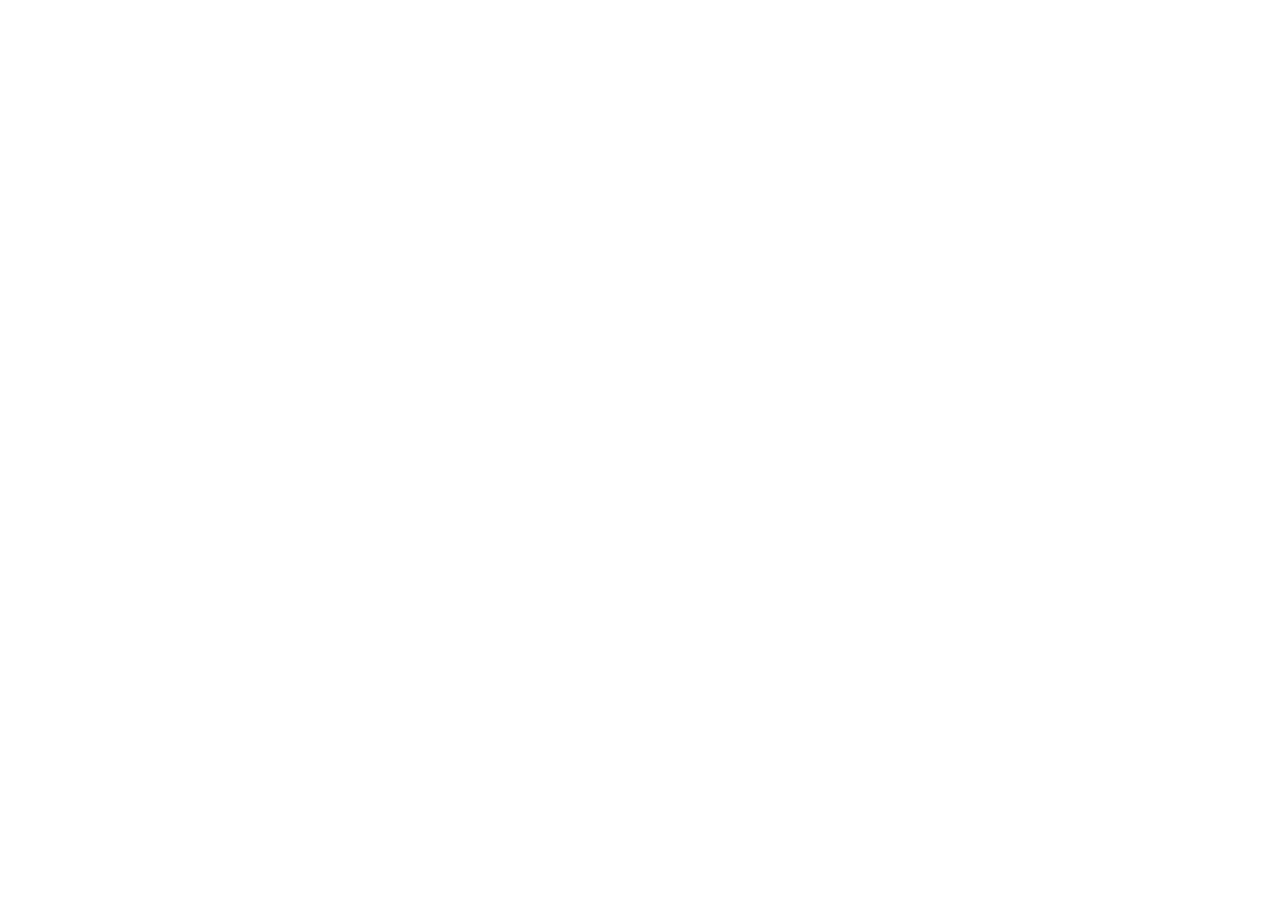
==== commit 055497f4: "feat(website): redirect GitHub Pages to finanzflora.de The offer page now lives on Cloudflare Pages " ====
--- a/index.html
+++ b/index.html
@@ -3,175 +3,13 @@
 <head>
 <meta charset="utf-8">
 <meta name="viewport" content="width=device-width, initial-scale=1">
-<title>Finanzflora: ETF-Plan und Aktien-Strategie 1:1</title>
-<meta name="description" content="Richard Pawletta begleitet dich 1:1: dein Geld vom Konto in einen ETF-Plan bringen, auf Wunsch mit Altersvorsorgedepot, oder eine Aktien-Strategie mit klaren Regeln lernen. Fester Preis, keine Produkte, keine Provision.">
-<meta name="robots" content="noindex, nofollow">
-<link rel="icon" href="logo-zeichen.png">
-<link rel="stylesheet" href="style.css">
+<meta name="robots" content="noindex">
+<link rel="canonical" href="https://finanzflora.de/">
+<meta http-equiv="refresh" content="0; url=https://finanzflora.de/">
+<title>Finanzflora ist umgezogen</title>
+<script>location.replace("https://finanzflora.de/" + location.hash);</script>
 </head>
-<body>
-
-<header class="top"><div class="wrap">
-  <a class="marke" href="./"><svg viewBox="0 0 100 100" aria-hidden="true"><circle cx="50" cy="50" r="48" fill="#2E7D5B"/><path d="M50 80 C 50 64, 50 54, 50 44" stroke="#F7F6F2" stroke-width="6" stroke-linecap="round" fill="none"/><path d="M50 52 C 36 52, 27 43, 26 30 C 40 30, 49 38, 50 52 Z" fill="#F7F6F2"/><path d="M50 46 C 63 46, 73 37, 74 24 C 60 24, 51 32, 50 46 Z" fill="#CFE6D8"/></svg>Finanzflora</a>
-</div></header>
-
-<main>
-<div class="wrap hero"><div class="hero-raster"><div>
-  <h1>Vermögen wachsen lassen.<br><em>Ruhig und mit Plan.</em></h1>
-  <p class="lead">Dein Geld liegt auf dem Konto, und du hast dich bisher nicht getraut? Ich begleite dich 1:1, bis dein Plan steht. Ohne Börsenwissen vorab, ohne Produktverkauf. Am Ende verstehst du, was du tust, und entscheidest selbst.</p>
-  <a class="knopf" href="https://calendly.com/richard-pawletta-gruendungswerft/30min">Kennenlerngespräch buchen</a>
-  <p class="klein">30 Minuten per Video. Die Preise stehen unten auf dieser Seite. Im Gespräch wird nichts verkauft, du entscheidest danach in Ruhe.</p>
-  </div>
-  <!-- Platz für das Vorstellungsvideo (16:9); bis dahin das Porträt -->
-  <div class="hero-bild"><img src="bilder/richard-portrait.png" alt="Richard Pawletta" width="640" height="640"></div>
-</div></div>
-
-<section class="band"><div class="wrap">
-  <h2>Für wen das gedacht ist</h2>
-  <ul class="nicht ja">
-    <li>Du hast Geld auf dem Giro- oder Tagesgeldkonto: gespart, geerbt oder frei, seit der letzte Kredit abbezahlt ist.</li>
-    <li>Du hast es lange aufgeschoben. Das geht sehr vielen so, auch mit 50 kannst du noch anfangen, wenn du das Geld zehn Jahre oder länger nicht brauchst.</li>
-    <li>Du willst verstehen und selbst entscheiden, statt einem Tipp oder einem Berater hinterherzulaufen.</li>
-    <li>Du suchst jemanden, der ehrlich auch die Nachteile nennt.</li>
-    <li>Gern auch zu zweit: mit Partnerin oder Partner, oder mit Sohn oder Tochter am Bildschirm dabei.</li>
-  </ul>
-</div></section>
-
-<section><div class="wrap">
-  <h2>So gehen wir vor</h2>
-  <div class="bilder">
-    <figure><img src="bilder/drei-toepfe.jpg" alt="Grafik: drei Töpfe für Notgroschen, Ziele in den nächsten Jahren und langfristiges Geld" loading="lazy" width="1200" height="675"><figcaption><b>Erst sortieren wir.</b> Welches Geld bleibt auf dem Konto, welches brauchst du in den nächsten Jahren, und welches darf zehn Jahre oder länger arbeiten?</figcaption></figure>
-    <figure><img src="bilder/sparplan-im-crash.jpg" alt="Grafik: Im Einbruch kauft dieselbe Rate mehr Anteile" loading="lazy" width="1200" height="675"><figcaption><b>Dann klären wir, was im Einbruch passiert.</b> Bevor du anfängst, weißt du, wie dein Plan auf fallende Kurse reagiert, und was du dann tust.</figcaption></figure>
-  </div>
-  <p class="klein">Grafiken aus meinen Videos auf YouTube.</p>
-</div></section>
-
-<section class="band"><div class="wrap">
-  <h2>Welcher Weg passt zu dir?</h2>
-  <p>Eine Frage vorab: <b>Willst du dich jede Woche etwa 30 Minuten selbst um einzelne Aktien kümmern?</b></p>
-  <div class="wahl">
-    <a href="#etf"><b>Nein.</b> Mein Geld soll breit gestreut und ruhig laufen.<span>Dann ist der ETF-Plan dein Weg.</span></a>
-    <a href="#kombi"><b>Ja.</b> Ich will auch selbst Aktien nach festen Regeln auswählen.<span>Dann ist Kern plus Aktien dein Weg.</span></a>
-  </div>
-
-  <div class="raster">
-    <div class="karte" id="etf">
-      <span class="art">Der Einstieg · ETF-Sparplan 1:1</span>
-      <h3>Dein Geld vom Konto in einen Plan</h3>
-      <p>Ein breit gestreuter ETF-Plan, der ruhig läuft: für das Geld, das schon da ist, und für das, was jeden Monat dazukommt.</p>
-      <ul>
-        <li>Session 1 (90 Minuten): Ausgangslage, Notgroschen, Startbetrag, Sparrate, Aufteilung. Du richtest den Plan bei deinem Broker ein, ich bin dabei.</li>
-        <li><b>Neu ab 2027:</b> Wir klären, ob das Altersvorsorgedepot zu dir passt. Wenn ja, richtest du es ab Januar 2027 ein, ich bin dabei.</li>
-        <li>Session 2 nach etwa drei Monaten (30 bis 45 Minuten): Check und deine Fragen, auch: was tun, wenn der Markt fällt.</li>
-        <li>Material: dein Plan auf einer Seite, Checkliste für die Produktwahl, Steuer-Basics, Rechner.</li>
-      </ul>
-      <p class="grenze">Nicht für dich, wenn du das Geld in den nächsten zehn Jahren brauchst oder noch teure Schulden hast. Das klären wir zuerst.</p>
-      <div class="preis"><b>149&nbsp;€</b><s>249&nbsp;€</s><span class="hinweis">Einführungspreis für die ersten fünf Teilnehmer</span></div>
-    </div>
-    <div class="karte hervor" id="kombi">
-      <span class="art">Empfohlen, wenn du Ja gesagt hast</span>
-      <h3>ETF-Plan als Kern, Aktien als Ergänzung</h3>
-      <p>Der ETF-Plan trägt das Fundament, die Aktien-Strategie kommt dazu, in der Aufteilung, die zu dir passt.</p>
-      <ul>
-        <li>Alles aus beiden Angeboten, auch das Altersvorsorgedepot.</li>
-        <li>Dazu: wie beide Teile zusammenspielen, wohin neues Geld fließt, und ein Jahres-Check zum Ausfüllen.</li>
-      </ul>
-      <p class="grenze">Für dich, wenn du Schwankungen aushältst und dir jede Woche eine halbe Stunde nimmst. Nicht für dich, wenn ein Minus im Depot dich nachts wach hält.</p>
-      <div class="preis"><b>499&nbsp;€</b><s>749&nbsp;€</s><span class="hinweis">Einführungspreis für die ersten fünf Teilnehmer</span></div>
-    </div>
-    <div class="karte" id="aktien">
-      <span class="art">Wenn dein Kern schon steht</span>
-      <h3>Aktien-Strategie 1:1</h3>
-      <p>Einzelaktien nach festen Regeln kaufen, nachkaufen und verkaufen, mit etwa 30 Minuten pro Woche. Regeln statt Bauchgefühl.</p>
-      <ul>
-        <li>Vier Sessions über vier bis sechs Wochen: Setup und Kapitalplan, Kandidaten prüfen, erster Einstieg nach den Regeln, Review deiner Routine.</li>
-        <li>Du bringst die Kandidaten mit und entscheidest selbst, ich prüfe mit dir, ob die Regeln richtig angewendet sind.</li>
-        <li>Material: das komplette Regelwerk, Checklisten, Wochenroutine, Rechner, zwei kostenlose Indikatoren auf TradingView.</li>
-        <li>Startkapital: ab 5.000&nbsp;€, empfohlen 10.000&nbsp;€ oder mehr.</li>
-      </ul>
-      <p class="grenze">Nicht für dich, wenn du noch keine breit gestreute Basis hast. Dann ist Kern plus Aktien der bessere Start.</p>
-      <div class="preis"><b>390&nbsp;€</b><s>590&nbsp;€</s><span class="hinweis">Einführungspreis für die ersten fünf Teilnehmer</span></div>
-    </div>
-  </div>
-  <p class="anrechnung"><b>Du kannst klein anfangen.</b> Wer mit dem ETF-Plan startet und später die Aktien-Strategie dazunimmt, bekommt den ETF-Preis auf Kern plus Aktien angerechnet.</p>
-  <p class="anrechnung garantie"><b>Zufriedenheitsgarantie.</b> Wenn du nach der ersten Session das Gefühl hast, es hat sich nicht gelohnt, sag mir innerhalb von 7 Tagen Bescheid, und du bekommst den vollen Preis zurück. Ohne Begründung, für alle drei Angebote.</p>
-  <p class="klein">Alle Preise sind Endpreise. Gemäß § 19 UStG wird keine Umsatzsteuer berechnet.</p>
-</div></section>
-
-<section><div class="wrap">
-  <h2>So läuft es ab</h2>
-  <ol class="schritte">
-    <li><b>Kennenlerngespräch, 30 Minuten per Video.</b> Es kostet nichts, und es wird nichts verkauft. Du erzählst, wo du stehst, ich sage dir ehrlich, welcher Weg passt, auch wenn das heißt, dass du erst etwas anderes regeln solltest oder mich gar nicht brauchst.</li>
-    <li><b>Du entscheidest in Ruhe.</b> Wenn du loslegen willst, schicke ich dir danach den Bezahllink und die Termine. Gezahlt wird nie im Gespräch.</li>
-    <li><b>Sessions per Video.</b> Wir arbeiten an deinem Bildschirm. Entscheidungen triffst du, ich erkläre und prüfe mit dir.</li>
-    <li><b>Material zum Behalten.</b> PDFs und Rechner, damit du später allein weitermachen kannst.</li>
-  </ol>
-</div></section>
-
-<section class="band"><div class="wrap">
-  <h2>Das bekommst du zum Behalten</h2>
-  <div class="material">
-    <figure><img src="bilder/material-e01-sparplan-auf-einer-seite.jpg" alt="Vorschau: Mein Sparplan auf einer Seite" loading="lazy" width="368" height="520"><figcaption>Dein Plan auf einer Seite, in der Session ausgefüllt</figcaption></figure>
-    <figure><img src="bilder/material-e04-etf-sparplan-komplett.jpg" alt="Vorschau: Der ETF-Sparplan komplett" loading="lazy" width="368" height="520"><figcaption>Der ETF-Plan komplett, zehn Seiten zum Nachlesen</figcaption></figure>
-    <figure><img src="bilder/material-g01-gesamtkonzept.jpg" alt="Vorschau: Das Gesamtkonzept" loading="lazy" width="368" height="520"><figcaption>Kern plus Aktien: wie beide Teile zusammenspielen</figcaption></figure>
-    <figure><img src="bilder/material-k00-regelwerk-komplett.jpg" alt="Vorschau: Das komplette Regelwerk" loading="lazy" width="368" height="520"><figcaption>Das Regelwerk der Aktien-Strategie, Schritt für Schritt</figcaption></figure>
-  </div>
-  <p class="klein">Dazu Checklisten und ein Rechner für Google Sheets oder Excel.</p>
-</div></section>
-
-<section><div class="wrap">
-  <h2>Was du von mir nicht bekommst</h2>
-  <ul class="nicht">
-    <li>Keine Empfehlung einzelner Produkte, Anbieter, Aktien oder Fonds. Du wählst nach klaren Kriterien selbst.</li>
-    <li>Keine Verwaltung deines Depots und keine Käufe oder Verkäufe für dich.</li>
-    <li>Keine Renditeversprechen. Aktien schwanken, Einbrüche gehören dazu.</li>
-    <li>Kein Verkauf von Finanzprodukten, keine Provisionen.</li>
-    <li>Kein Druck und keine Zahlung im Gespräch. Was es kostet, steht auf dieser Seite.</li>
-  </ul>
-  <p class="klein">Das Angebot ist Bildung und Begleitung, keine Anlageberatung.</p>
-</div></section>
-
-<section class="band"><div class="wrap">
-  <h2>Wer dich begleitet</h2>
-  <div class="ueber">
-    <img src="richard.jpg" alt="Richard Pawletta">
-    <div>
-      <p><b>Ich bin Richard Pawletta.</b> Die letzten Jahre habe ich ein Unternehmen mit aufgebaut, das Software für Trader entwickelt. Dort habe ich eng mit erfahrenen Tradern gearbeitet, und einer von ihnen hat mich über Jahre begleitet: Charts lesen, Regeln setzen und einhalten, und vor allem in schlechten Phasen ruhig bleiben.</p>
-      <p>Mein eigenes Depot habe ich klein angefangen und Schritt für Schritt aufgebaut. Dieses Wissen gebe ich weiter, so, dass du es ohne Vorwissen umsetzen kannst.</p>
-      <p>Auf YouTube erkläre ich die Grundlagen kostenlos: <a href="https://www.youtube.com/@finanzflora">Finanzflora auf YouTube</a>.</p>
-    </div>
-  </div>
-  <div class="yt">
-    <a href="https://www.youtube.com/watch?v=cRsKrMIKtsk"><img src="bilder/yt-01-du-verlierst-geld.jpg" alt="Video: Warum dein Geld auf dem Konto jedes Jahr weniger wert wird" loading="lazy" width="640" height="360"></a>
-    <a href="https://www.youtube.com/watch?v=CmWGJIWqq3I"><img src="bilder/yt-02-ein-kauf-1000-firmen.jpg" alt="Video: ETF einfach erklärt" loading="lazy" width="640" height="360"></a>
-    <a href="https://www.youtube.com/@finanzflora"><img src="bilder/yt-03-einrichten-nichts-tun.jpg" alt="Video: ETF-Sparplan einfach erklärt" loading="lazy" width="640" height="360"></a>
-  </div>
-</div></section>
-
-<section><div class="wrap">
-  <h2>Häufige Fragen</h2>
-  <details><summary>Brauche ich Vorwissen?</summary><p>Nein. Alles, was du brauchst, erkläre ich dir. Hilfreich ist, vorher ein, zwei Videos auf dem YouTube-Kanal zu schauen.</p></details>
-  <details><summary>Bin ich mit 50 oder 60 nicht zu spät dran?</summary><p>Entscheidend ist nicht dein Alter, sondern wie lange du das Geld nicht brauchst. Für ETFs und Aktien sollten es mindestens zehn Jahre sein. Was du früher brauchst, bleibt auf dem Tagesgeld. Genau diese Aufteilung klären wir in der ersten Session.</p></details>
-  <details><summary>Wie viel Geld brauche ich?</summary><p>Für den ETF-Plan reicht ein Startbetrag oder eine Sparrate, die du dauerhaft stemmen kannst. Vorher steht ein Notgroschen von drei bis sechs Monatsausgaben. Einen großen Startbetrag kannst du auch über bis zu zwölf Monate verteilen. Für die Aktien-Strategie solltest du mindestens 5.000&nbsp;€ haben, besser 10.000&nbsp;€ oder mehr, die du viele Jahre nicht brauchst.</p></details>
-  <details><summary>Was ist mit dem neuen Altersvorsorgedepot?</summary><p>Es startet am 1. Januar 2027. In der ETF-Begleitung schauen wir, ob es zu deiner Lage passt und wie es mit deinem übrigen Plan zusammenspielt. Wenn du dich dafür entscheidest, richtest du es ab Januar ein, ich bin dabei. Den Anbieter wählst du nach den Kriterien selbst.</p></details>
-  <details><summary>Welchen Broker brauche ich?</summary><p>Einen, bei dem du ein Depot hast oder eröffnest. Ich nenne keine bestimmten Anbieter, wir gehen die Kriterien gemeinsam durch, und du entscheidest.</p></details>
-  <details><summary>Wie viel Zeit kostet das danach?</summary><p>Ein ETF-Plan läuft von allein, einmal im Jahr ein kurzer Check. Die Aktien-Strategie braucht etwa 30 Minuten pro Woche nach Wochenschluss.</p></details>
-  <details><summary>Was ist, wenn die Börse fällt?</summary><p>Das gehört dazu, und genau dafür ist ein Plan da. Wie du dich in einem Einbruch verhältst, ist Teil beider Angebote.</p></details>
-  <details><summary>Was, wenn es mir nichts bringt?</summary><p>Dann bekommst du dein Geld zurück. Wenn du nach der ersten Session das Gefühl hast, es hat sich nicht gelohnt, sag mir innerhalb von 7 Tagen Bescheid, und du bekommst den vollen Preis zurück. Ohne Begründung, für alle drei Angebote. Das gilt zusätzlich zum gesetzlichen Widerrufsrecht.</p></details>
-  <details><summary>Kann ich vom Vertrag zurücktreten?</summary><p>Ja, du hast ein gesetzliches Widerrufsrecht von 14 Tagen. Details findest du in der <a href="widerruf.html">Widerrufsbelehrung</a>.</p></details>
-</div></section>
-
-<div class="wrap abschluss">
-  <h2>Lass uns sprechen</h2>
-  <p class="klein">30 Minuten per Video. Ohne Kosten, ohne Verkauf im Gespräch.</p>
-  <a class="knopf" href="https://calendly.com/richard-pawletta-gruendungswerft/30min">Kennenlerngespräch buchen</a>
-  <p class="klein" style="margin-top:14px">Lieber schreiben? <a href="mailto:richardpawletta@gmail.com">richardpawletta@gmail.com</a></p>
-</div>
-</main>
-
-<footer><div class="wrap">
-  <a href="impressum.html">Impressum</a><a href="datenschutz.html">Datenschutz</a><a href="widerruf.html">Widerrufsbelehrung</a>
-  <span>Bildung und Begleitung, keine Anlageberatung.</span>
-</div></footer>
+<body style="font-family:system-ui,sans-serif;padding:24px">
+<p>Finanzflora ist umgezogen: <a href="https://finanzflora.de/">https://finanzflora.de/</a></p>
 </body>
 </html>
